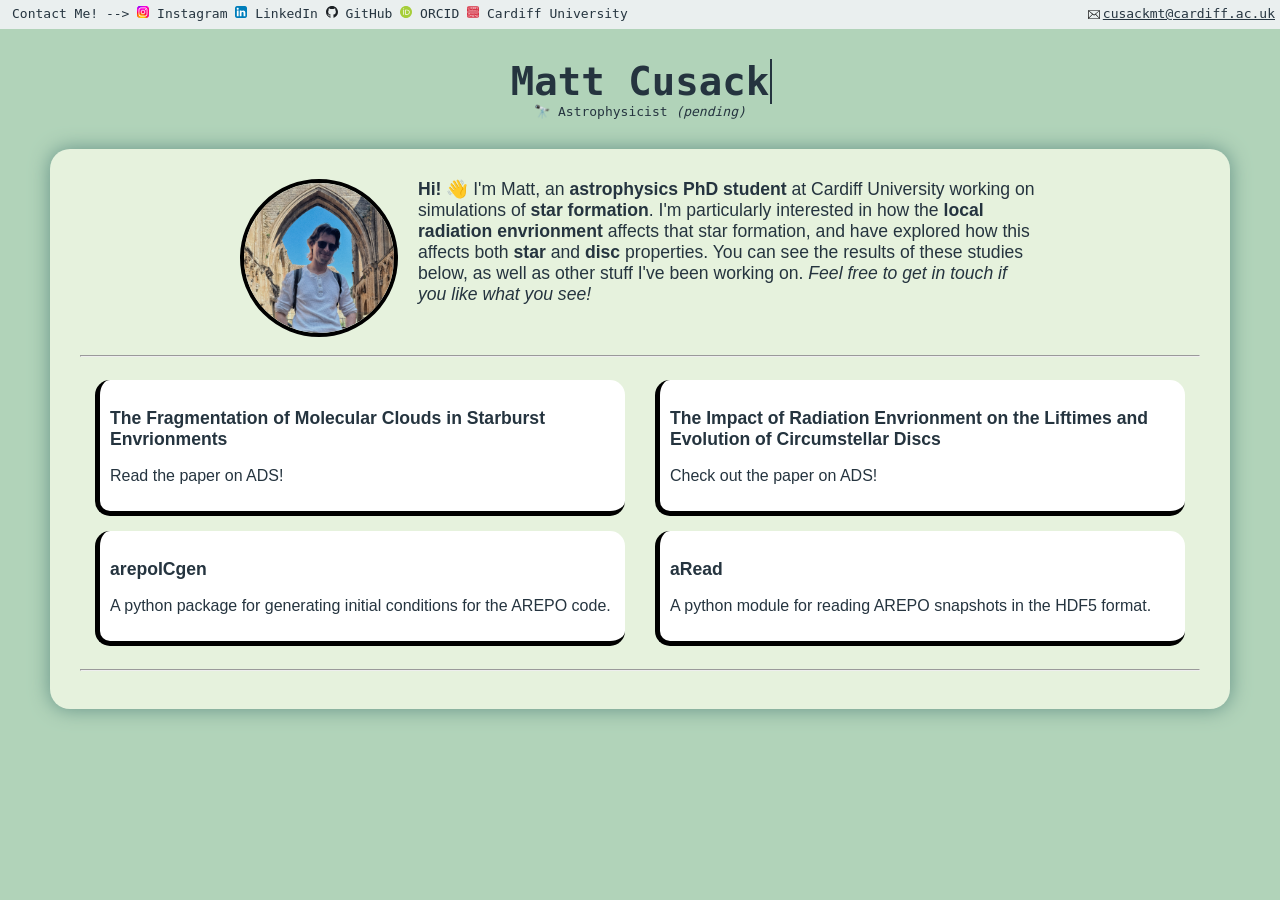
==== index.html @ d50f8d4c "Update profile picture and fix behaviour on smaller screens" ====
<!DOCTYPE html>
<html lang="en">
<link rel="stylesheet" href="style.css">
<head>
    <meta charset="UTF-8" />
    <title>Matt Cusack | Cardiff PhD Student</title>
    <meta name="viewport" content="width=device-width, initial-scale=1.0" />
</head>

<body>
    <!-- Links Container -->
    <div class ="all">
        <div class="links-container">
            <div class="links-left">
                <a>Contact Me! --></a>
                <img src="./instagramLogo.svg" class="logo">
                <a href="https://www.instagram.com/clonematthew" class="social-link">Instagram</a>
                <img src="./linkedInLogo.svg" class="logo">
                <a href="https://www.linkedin.com/in/matthewcusack/" class="social-link">LinkedIn</a>
                <img src="./githubLogo.svg" class="logo">
                <a href="https://www.github.com/clonematthew" class="social-link">GitHub</a>
                <img src="./orcidLogo.svg" class="logo">
                <a href="https://orcid.org/0009-0003-4679-3333" class="social-link">ORCID</a>
                <img src="./cardiffLogo.svg" class="logo">
                <a href="https://profiles.cardiff.ac.uk/staff/cusackmt" class="social-link">Cardiff University</a>
            </div>
            <div class="links-right">
                <img src="./email.svg" class="logo">
                <a href="cusackmt@cardiff.ac.uk" class="email">cusackmt@cardiff.ac.uk</a>
            </div>
        </div>

        <!-- Background Image for the Website -->
        <div class="background-wrapper"></div>

        <!-- Name Title -->
        <div class="main-content">
            <div class="fullname-container">
                <div class="fullname">
                    <h1 class="typewriter">Matt Cusack</h1>
                    <p>🔭 Astrophysicist <i>(pending)</i></p>
                </div>
            </div>

            <!-- Main Container -->
            <div class="content-container">
                <div class="container">
                    <!-- Biography Section -->
                    <div class="bio-container">
                        <div class="bio">
                            <img src="./me.jpg" class="profile-picture">
                            <p> <b>Hi!</b> 👋 I'm Matt, an <b>astrophysics PhD student</b> at Cardiff University working on simulations of <b>star formation</b>.

                                I'm particularly interested in how the <b>local radiation envrionment</b> affects that star formation, and have explored how this affects both <b>star</b> and <b>disc</b> properties.

                                You can see the results of these studies below, as well as other stuff I've been working on. <i>Feel free to get in touch if you like what you see!</i>
                            </p>
                        </div>
                    </div>

                    <hr />

                    <!-- Links Section -->
                    <div class="items-container">
                        <div class="left-hand-items">
                            <div class="outer-item" id="stardust">
                                <a class="inner-item" href="https://ui.adsabs.harvard.edu/abs/2025MNRAS.536.3518C/abstract">
                                    <h3>The Fragmentation of Molecular Clouds in Starburst Envrionments</h3>
                                    <p>Read the paper on ADS!</p>
                                </a>
                            </div>

                            <div class="outer-item">
                                <a class="inner-item" href="https://www.github.com/clonematthew/arepoICgen">
                                    <h3>arepoICgen</h3>
                                    <p>A python package for generating initial conditions for the AREPO code.</p>
                                </a>
                            </div>
                        </div>

                        <div class="right-hand-items">
                            <div class="outer-item" id="starswirl">
                                <a class="inner-item" href="https://ui.adsabs.harvard.edu/abs/2026MNRAS.549ag880C/abstract">
                                    <h3>The Impact of Radiation Envrionment on the Liftimes and Evolution of Circumstellar Discs</h3>
                                    <p>Check out the paper on ADS!</p>
                                </a>
                            </div>

                            <div class="outer-item">
                                <a class="inner-item" href="https://www.github.com/clonematthew/aRead">
                                    <h3>aRead</h3>
                                    <p>A python module for reading AREPO snapshots in the HDF5 format.</p>
                                </a>
                            </div>
                        </div>
                    </div>

                    <hr />
                </div>
            </div>
        </div>
    </div>
</body>
---- style.css ----
:root {
    --text-colour: #25343F;
    --container-bg: #E6F2DD;
    --body-bg: #B1D3B9;
    --shadow-colour: #659287;
    --card-bg: #EAEFEF;
}

body {
    font-family: sans-serif;
    display: flex;
    justify-content: center;
    align-items: center;
    margin: 0;
    background-color: var(--body-bg);
    color: var(--text-colour);
}

.all {
    display: column;
    padding: 0;
    margin: 0;
    width: 100%;
}

.links-container {
    position: sticky;
    top: 0;
    left: 0;
    width: 100%;
    z-index: 1;
    background: var(--card-bg);
    color: var(--text-color);
    font-size: 1em;
    padding: 6px calc(12px + env(safe-area-inset-right)) 6px 12px;
    text-align: left;
    box-shadow: 0 2px 4px var(--shadow-color);
    box-sizing: border-box;
    font-family: monospace;
    display: flex;
    flex-direction: row;
    align-items: flex-start;
    margin: 0;
}

.logo {
    max-width: 12px;
    aspect-ratio: 1/1;
    border-radius: 2px;
    padding: 0;
}

.social-link {
    text-decoration: none;
    color: var(--text-color);
}

.social-link:hover {
    text-decoration: underline;
}

.links-left {
    flex: 1;
}

.links-right {
    flex: 0.1;
    display: inline-flex;
}

.email {
    text-decoration: underline;
    color: var(--text-colour);
    margin-left: 3px;
    margin-right: 5px;
    margin-bottom: 2px;
}

.main-content {
    width: 100%;
}

.content-container {
    display: flex;
    align-items: center;
    justify-content: center;
}
.fullname-container {
    display: flex;
    align-items: center;
    justify-content: center;
    padding: 0;
    margin: 0;
}

.fullname {
    padding-top: 30px;
    padding-bottom: 20px;
    position: flex;
    text-align: center;
    font-family: monospace;
}

.typewriter {
    padding: 0;
    margin: 0;
    font-size: 3em;
    font-family: monospace;
    overflow: hidden;
    white-space: nowrap;
    border-right: 2px solid;
    width: 0;
    animation:
        typing 2s steps(11) forwards,
        blink 1s step-end infinite;
}

@keyframes typing {
  to { width: 100%; }
}

@keyframes blink {
  50% { border-color: transparent; }
}

.fullname p {
    font-size: 1em;
    padding: 0;
    margin: 0;
}

.container {
    max-width: 1300px;
    position: relative;
    margin: 10px 50px 10px 50px;
    padding: 30px 30px 30px 30px;
    border-radius: 20px;
    box-shadow: 0 0 20px var(--shadow-colour);
    background: var(--container-bg);
}

.profile-picture {
    width: 50%;
    max-width: 20vw;
    aspect-ratio: 1 / 1;
    border-radius: 50%;
    float: left;
    margin-right: 10px;
    margin-bottom: 0px;
    object-fit: cover;
    object-position: top;
    border: 4px solid black;
}

@media (min-width: 500px) {
    .profile-picture {
        max-width: 150px;
        margin-right: 20px;
        margin-bottom: 10px;
    }
}

.bio-container {
    width: 100%;
    display: flex;
    justify-content: center;
    align-items: center;
}

.bio p {
    max-width: 800px;
    font-size: 1.1em;
    margin: 0;
}

.items-container {
    display: column;
    max-width: 1300px;
}


@media (min-width: 800px) {
    .items-container {
    display: flex;
    flex-direction: row;
    align-items: flex-start;
    }

    .left-hand-items {
        flex: 1;
    }

    .right-hand-items {
        flex: 1;
    }
}

.outer-item {
    padding: 10px;
    margin: 15px;
    border-left: 5px solid black;
    border-bottom: 5px solid black;
    border-radius: 15px;
    background-color: white;
}

.outer-item:hover {
    transition: all 0.25s linear;
    box-shadow: 0 8px 12px var(--shadow-color);
}

.items-container h3 {
    font-size: 1.1em;
}

.items-container p {
    font-size: 1em;
}

.inner-item {
    text-decoration: none;
    color: var(--text-colour);
}

#stardust:hover {
    background-image: url("./prettyImagesHorizontal.png");
    opacity: 0.75;
    transition: all 0.25s linear ease;
    background-size: cover;
    color: white;
}

#stardust:hover a {
    color: white;
}

#starswirl:hover {
    background-image: url("./discImagePanel.png");
    opacity: 0.75;
    transition: all 0.25s linear ease;
    background-size: cover;
    color: white;
}

#starswirl:hover a {
    color: white;
}
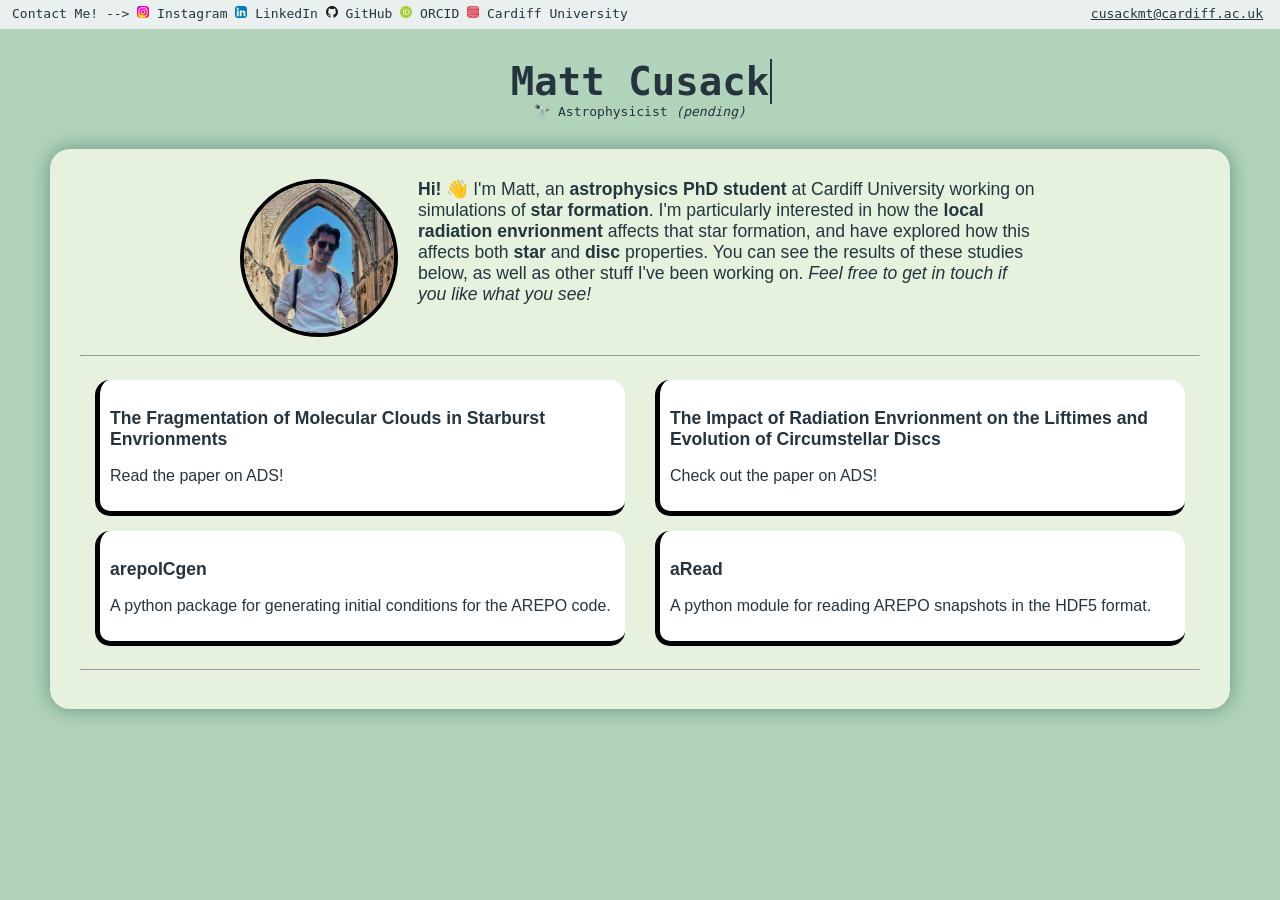
==== commit 1573d136: "Adjustments to Logos on small screens" ====
--- a/index.html
+++ b/index.html
@@ -12,20 +12,23 @@
     <div class ="all">
         <div class="links-container">
             <div class="links-left">
-                <a>Contact Me! --></a>
-                <img src="./instagramLogo.svg" class="logo">
+                <a class="contact">Contact Me! --></a>
+                <a href="https://www.instagram.com/clonematthew"><img src="./instagramLogo.svg" class="logo"></a>
                 <a href="https://www.instagram.com/clonematthew" class="social-link">Instagram</a>
-                <img src="./linkedInLogo.svg" class="logo">
+
+                <a href="https://www.linkedin.com/in/matthewcusack/"><img src="./linkedInLogo.svg" class="logo"></a>
                 <a href="https://www.linkedin.com/in/matthewcusack/" class="social-link">LinkedIn</a>
-                <img src="./githubLogo.svg" class="logo">
+
+                <a href="https://www.github.com/clonematthew"><img src="./githubLogo.svg" class="logo"></a>
                 <a href="https://www.github.com/clonematthew" class="social-link">GitHub</a>
-                <img src="./orcidLogo.svg" class="logo">
+
+                <a href="https://orcid.org/0009-0003-4679-3333"><img src="./orcidLogo.svg" class="logo"></a>
                 <a href="https://orcid.org/0009-0003-4679-3333" class="social-link">ORCID</a>
-                <img src="./cardiffLogo.svg" class="logo">
+
+                <a href="https://profiles.cardiff.ac.uk/staff/cusackmt"><img src="./cardiffLogo.svg" class="logo"></a>
                 <a href="https://profiles.cardiff.ac.uk/staff/cusackmt" class="social-link">Cardiff University</a>
             </div>
             <div class="links-right">
-                <img src="./email.svg" class="logo">
                 <a href="cusackmt@cardiff.ac.uk" class="email">cusackmt@cardiff.ac.uk</a>
             </div>
         </div>
--- a/style.css
+++ b/style.css
@@ -43,37 +43,65 @@
     margin: 0;
 }
 
+.email {
+    display: none;
+    margin: 0;
+}
+
+.social-link {
+    display: none;
+}
+
 .logo {
-    max-width: 12px;
+    max-width: 20px;
     aspect-ratio: 1/1;
-    border-radius: 2px;
-    padding: 0;
-}
-
-.social-link {
-    text-decoration: none;
-    color: var(--text-color);
-}
-
-.social-link:hover {
-    text-decoration: underline;
+    border-radius: 3px;
+    padding: 0px;
+    margin: 0;
+}
+
+.contact {
+    position: relative;
+}
+
+@media (min-width: 820px) {
+    .social-link {
+        display: inline-flex;
+        text-decoration: none;
+        color: var(--text-color);
+    }
+
+    .social-link:hover {
+        text-decoration: underline;
+    }
+
+    .logo {
+        max-width: 12px;
+    }
+}
+
+@media (min-width: 480px) {
+    .email {
+        display: inline-flex;
+        text-decoration: underline;
+        color: var(--text-colour);
+        margin-left: 3px;
+        margin-right: 5px;
+        margin-bottom: 2px;
+    }
 }
 
 .links-left {
     flex: 1;
+    margin: 0;
+    padding: 0;
 }
 
 .links-right {
     flex: 0.1;
     display: inline-flex;
-}
-
-.email {
-    text-decoration: underline;
-    color: var(--text-colour);
-    margin-left: 3px;
-    margin-right: 5px;
-    margin-bottom: 2px;
+    margin: 0;
+    padding: 0;
 }
 
 .main-content {
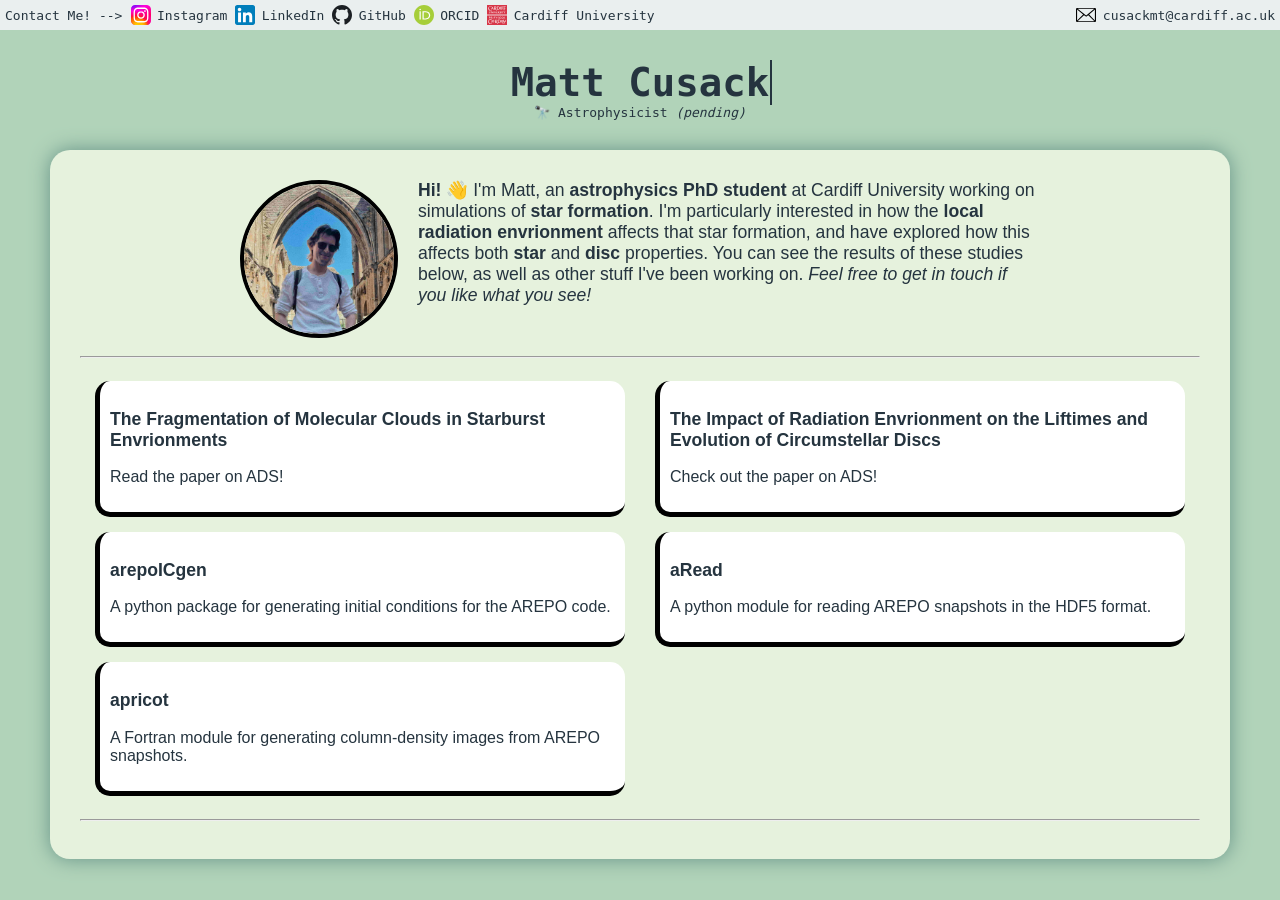
==== commit 9885a421: "Links Container Fix Adjust how links and email appear on smaller screens. Text is not vertically ali" ====
--- a/index.html
+++ b/index.html
@@ -8,28 +8,43 @@
 </head>
 
 <body>
-    <!-- Links Container -->
     <div class ="all">
+        <!-- Links Container, sticky at the top of the page, changes based on screen width -->
         <div class="links-container">
             <div class="links-left">
-                <a class="contact">Contact Me! --></a>
-                <a href="https://www.instagram.com/clonematthew"><img src="./instagramLogo.svg" class="logo"></a>
-                <a href="https://www.instagram.com/clonematthew" class="social-link">Instagram</a>
+                <p class="contact">Contact Me! --></p>
+                <div class="logos">
+                    <a href="https://www.instagram.com/clonematthew" class="social-link">
+                        <img src="./instagramLogo.svg" class="logo">
+                        <span>Instagram</span>
+                    </a>
 
-                <a href="https://www.linkedin.com/in/matthewcusack/"><img src="./linkedInLogo.svg" class="logo"></a>
-                <a href="https://www.linkedin.com/in/matthewcusack/" class="social-link">LinkedIn</a>
+                    <a href="https://www.linkedin.com/in/matthewcusack/" class="social-link">
+                        <img src="./linkedInLogo.svg" class="logo">
+                        <span>LinkedIn</span>
+                    </a>
 
-                <a href="https://www.github.com/clonematthew"><img src="./githubLogo.svg" class="logo"></a>
-                <a href="https://www.github.com/clonematthew" class="social-link">GitHub</a>
+                    <a href="https://www.github.com/clonematthew" class="social-link">
+                        <img src="./githubLogo.svg" class="logo">
+                        <span>GitHub</span>
+                    </a>
 
-                <a href="https://orcid.org/0009-0003-4679-3333"><img src="./orcidLogo.svg" class="logo"></a>
-                <a href="https://orcid.org/0009-0003-4679-3333" class="social-link">ORCID</a>
+                    <a href="https://orcid.org/0009-0003-4679-3333" class="social-link">
+                        <img src="./orcidLogo.svg" class="logo">
+                        <span>ORCID</span>
+                    </a>
 
-                <a href="https://profiles.cardiff.ac.uk/staff/cusackmt"><img src="./cardiffLogo.svg" class="logo"></a>
-                <a href="https://profiles.cardiff.ac.uk/staff/cusackmt" class="social-link">Cardiff University</a>
+                    <a href="https://profiles.cardiff.ac.uk/staff/cusackmt" class="social-link">
+                        <img src="./cardiffLogo.svg" class="logo">
+                        <span>Cardiff University</span>
+                    </a>
+                </div>
             </div>
             <div class="links-right">
-                <a href="cusackmt@cardiff.ac.uk" class="email">cusackmt@cardiff.ac.uk</a>
+                <a href="mailto:cusackmt@cardiff.ac.uk" class="email">
+                    <img src="./email.svg" class="logo">
+                    <span>cusackmt@cardiff.ac.uk</span>
+                </a>
             </div>
         </div>
 
@@ -63,38 +78,45 @@
 
                     <hr />
 
-                    <!-- Links Section -->
+                    <!-- Links Section, contains two columns of block links, shrinks to one column on smaller screens -->
                     <div class="items-container">
                         <div class="left-hand-items">
-                            <div class="outer-item" id="stardust">
-                                <a class="inner-item" href="https://ui.adsabs.harvard.edu/abs/2025MNRAS.536.3518C/abstract">
+                            <a class="inner-item" href="https://ui.adsabs.harvard.edu/abs/2025MNRAS.536.3518C/abstract">
+                                <div class="outer-item" id="stardust">
                                     <h3>The Fragmentation of Molecular Clouds in Starburst Envrionments</h3>
                                     <p>Read the paper on ADS!</p>
-                                </a>
-                            </div>
+                                </div>
+                            </a>
 
-                            <div class="outer-item">
-                                <a class="inner-item" href="https://www.github.com/clonematthew/arepoICgen">
+                            <a class="inner-item" href="https://www.github.com/clonematthew/arepoICgen">
+                                <div class="outer-item">
                                     <h3>arepoICgen</h3>
                                     <p>A python package for generating initial conditions for the AREPO code.</p>
-                                </a>
-                            </div>
+                                </div>
+                            </a>
+
+                            <a class="inner-item" href="https://www.github.com/clonematthew/apricot">
+                                <div class="outer-item">
+                                    <h3>apricot</h3>   
+                                    <p>A Fortran module for generating column-density images from AREPO snapshots.</p>
+                                </div>
+                            </a>
                         </div>
 
                         <div class="right-hand-items">
-                            <div class="outer-item" id="starswirl">
-                                <a class="inner-item" href="https://ui.adsabs.harvard.edu/abs/2026MNRAS.549ag880C/abstract">
+                            <a class="inner-item" href="https://ui.adsabs.harvard.edu/abs/2026MNRAS.549ag880C/abstract">
+                                <div class="outer-item" id="starswirl">
                                     <h3>The Impact of Radiation Envrionment on the Liftimes and Evolution of Circumstellar Discs</h3>
-                                    <p>Check out the paper on ADS!</p>
-                                </a>
-                            </div>
+                                    <p>Check out the paper on ADS!</p> 
+                                </div>
+                            </a>
 
-                            <div class="outer-item">
-                                <a class="inner-item" href="https://www.github.com/clonematthew/aRead">
+                            <a class="inner-item" href="https://www.github.com/clonematthew/aRead">
+                                <div class="outer-item">
                                     <h3>aRead</h3>
                                     <p>A python module for reading AREPO snapshots in the HDF5 format.</p>
-                                </a>
-                            </div>
+                                </div>
+                            </a>
                         </div>
                     </div>
 
--- a/style.css
+++ b/style.css
@@ -26,82 +26,100 @@
 .links-container {
     position: sticky;
     top: 0;
-    left: 0;
-    width: 100%;
     z-index: 1;
+
+    display: flex;
+    justify-content: space-between;
+    align-items: center;
+
+    width: 100%;
     background: var(--card-bg);
-    color: var(--text-color);
-    font-size: 1em;
-    padding: 6px calc(12px + env(safe-area-inset-right)) 6px 12px;
-    text-align: left;
-    box-shadow: 0 2px 4px var(--shadow-color);
-    box-sizing: border-box;
+    color: var(--text-colour);
     font-family: monospace;
-    display: flex;
-    flex-direction: row;
-    align-items: flex-start;
-    margin: 0;
+}
+
+.links-left {
+    display: flex;
+    align-items: center;
+    gap: 0.2rem;
+    flex: 1;
+    min-width: 0;
+    padding: 2px 0 2px 0;
+}
+
+.links-right {
+    margin-left: auto;
+    padding: 5px;
+    flex-shrink: 0;
+}
+
+.links-container a {
+    text-decoration: none;
+    color: var(--text-colour);
+}
+
+.contact {
+    width: fit-content;
+    margin: 0;
+    padding: 5px;
+    text-wrap: nowrap;
+    display: inline-block;
+}
+
+.logos {
+    display: flex;
+    align-items: center;
+    gap: 0.5rem;
+    flex-wrap: nowrap;
+    white-space: nowrap;
+}
+
+.logo {
+    width: 20px;
+    height: 20px;
+    object-fit: contain;
+    flex-shrink: 0;
+    padding: 0;
+}
+
+.social-link {
+    display: flex;
+    align-items: center;
+    gap: 0.4rem;
+    text-decoration: none;
+    white-space: nowrap;
+    flex-shrink: 0;
+}
+
+.social-link span:hover {
+    text-decoration: underline;
 }
 
 .email {
-    display: none;
-    margin: 0;
-}
-
-.social-link {
-    display: none;
-}
-
-.logo {
-    max-width: 20px;
-    aspect-ratio: 1/1;
-    border-radius: 3px;
-    padding: 0px;
-    margin: 0;
-}
-
-.contact {
-    position: relative;
-}
-
-@media (min-width: 820px) {
+    display: flex;
+    align-items: center;
+    gap: 0.4rem;
+    text-decoration: none;
+    white-space: nowrap;
+    flex-shrink: 0;   
+}
+
+/* Remove the link text on smaller screens */
+@media (max-width: 900px) {
+    .social-link span {
+        display: none;
+    }
+
     .social-link {
-        display: inline-flex;
-        text-decoration: none;
-        color: var(--text-color);
-    }
-
-    .social-link:hover {
-        text-decoration: underline;
-    }
-
-    .logo {
-        max-width: 12px;
-    }
-}
-
-@media (min-width: 480px) {
-    .email {
-        display: inline-flex;
-        text-decoration: underline;
-        color: var(--text-colour);
-        margin-left: 3px;
-        margin-right: 5px;
-        margin-bottom: 2px;
-    }
-}
-
-.links-left {
-    flex: 1;
-    margin: 0;
-    padding: 0;
-}
-
-.links-right {
-    flex: 0.1;
-    display: inline-flex;
-    margin: 0;
-    padding: 0;
+        gap: 0;
+    }
+}
+
+/* Now remove the e-mail text on phones */
+@media (max-width: 500px) {
+    .links-right span {
+        display: none;
+    }
 }
 
 .main-content {
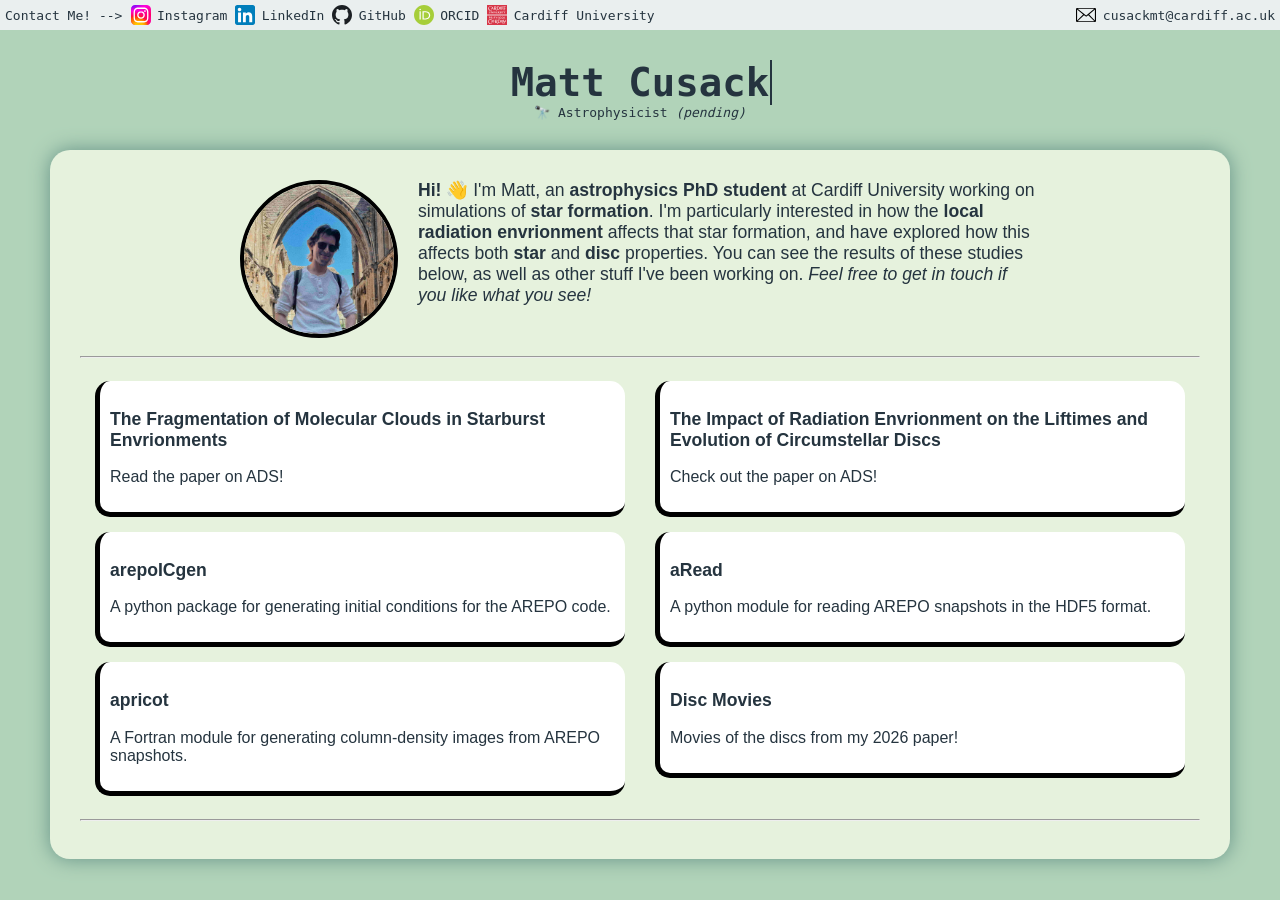
==== commit 62a01ccd: "Adding Disc Movies Page Added a new page that includes the movies from my disc paper. Also updated t" ====
--- a/index.html
+++ b/index.html
@@ -5,6 +5,7 @@
     <meta charset="UTF-8" />
     <title>Matt Cusack | Cardiff PhD Student</title>
     <meta name="viewport" content="width=device-width, initial-scale=1.0" />
+    <link rel="icon" type="image/x-icon" href="images/sparkle.png">
 </head>
 
 <body>
@@ -15,34 +16,34 @@
                 <p class="contact">Contact Me! --></p>
                 <div class="logos">
                     <a href="https://www.instagram.com/clonematthew" class="social-link">
-                        <img src="./instagramLogo.svg" class="logo">
+                        <img src="./logos/instagramLogo.svg" class="logo">
                         <span>Instagram</span>
                     </a>
 
                     <a href="https://www.linkedin.com/in/matthewcusack/" class="social-link">
-                        <img src="./linkedInLogo.svg" class="logo">
+                        <img src="./logos/linkedInLogo.svg" class="logo">
                         <span>LinkedIn</span>
                     </a>
 
                     <a href="https://www.github.com/clonematthew" class="social-link">
-                        <img src="./githubLogo.svg" class="logo">
+                        <img src="./logos/githubLogo.svg" class="logo">
                         <span>GitHub</span>
                     </a>
 
                     <a href="https://orcid.org/0009-0003-4679-3333" class="social-link">
-                        <img src="./orcidLogo.svg" class="logo">
+                        <img src="./logos/orcidLogo.svg" class="logo">
                         <span>ORCID</span>
                     </a>
 
                     <a href="https://profiles.cardiff.ac.uk/staff/cusackmt" class="social-link">
-                        <img src="./cardiffLogo.svg" class="logo">
+                        <img src="./logos/cardiffLogo.svg" class="logo">
                         <span>Cardiff University</span>
                     </a>
                 </div>
             </div>
             <div class="links-right">
                 <a href="mailto:cusackmt@cardiff.ac.uk" class="email">
-                    <img src="./email.svg" class="logo">
+                    <img src="./logos/email.svg" class="logo">
                     <span>cusackmt@cardiff.ac.uk</span>
                 </a>
             </div>
@@ -66,7 +67,7 @@
                     <!-- Biography Section -->
                     <div class="bio-container">
                         <div class="bio">
-                            <img src="./me.jpg" class="profile-picture">
+                            <img src="./images/me.jpg" class="profile-picture">
                             <p> <b>Hi!</b> 👋 I'm Matt, an <b>astrophysics PhD student</b> at Cardiff University working on simulations of <b>star formation</b>.
 
                                 I'm particularly interested in how the <b>local radiation envrionment</b> affects that star formation, and have explored how this affects both <b>star</b> and <b>disc</b> properties.
@@ -89,14 +90,14 @@
                             </a>
 
                             <a class="inner-item" href="https://www.github.com/clonematthew/arepoICgen">
-                                <div class="outer-item">
+                                <div class="outer-item" id="arepoICgen">
                                     <h3>arepoICgen</h3>
                                     <p>A python package for generating initial conditions for the AREPO code.</p>
                                 </div>
                             </a>
 
                             <a class="inner-item" href="https://www.github.com/clonematthew/apricot">
-                                <div class="outer-item">
+                                <div class="outer-item" id="apricot">
                                     <h3>apricot</h3>   
                                     <p>A Fortran module for generating column-density images from AREPO snapshots.</p>
                                 </div>
@@ -112,9 +113,16 @@
                             </a>
 
                             <a class="inner-item" href="https://www.github.com/clonematthew/aRead">
-                                <div class="outer-item">
+                                <div class="outer-item" id="aRead">
                                     <h3>aRead</h3>
                                     <p>A python module for reading AREPO snapshots in the HDF5 format.</p>
+                                </div>
+                            </a>
+
+                            <a class="inner-item" href="movies.html">
+                                <div class="outer-item" id="movies">
+                                    <h3>Disc Movies</h3>
+                                    <p>Movies of the discs from my 2026 paper!</p>
                                 </div>
                             </a>
                         </div>
@@ -125,4 +133,5 @@
             </div>
         </div>
     </div>
-</body>+</body>
+</html>
--- a/style.css
+++ b/style.css
@@ -113,12 +113,41 @@
     .social-link {
         gap: 0;
     }
+
+    .logo {
+        width: 30px;
+        height: 30px;
+    }
+
+    .contact {
+        font-size: 1.25em;
+    }
+
+    .email {
+        font-size: 1.25em;
+    }
 }
 
 /* Now remove the e-mail text on phones */
-@media (max-width: 500px) {
+@media (max-width: 610px) {
     .links-right span {
         display: none;
+    }
+
+    .logo {
+        width: 40px;
+        height: 40px;
+    }
+}
+
+/* Remove contact text on smallest screens */
+@media (max-width: 450px) {
+    .contact {
+        display: none;
+    }
+
+    .links-left {
+        padding-left: 5px;
     }
 }
 
@@ -147,15 +176,18 @@
     font-family: monospace;
 }
 
-.typewriter {
-    padding: 0;
-    margin: 0;
-    font-size: 3em;
+.fullname h1 {
+    padding: 0;
+    margin: 0;
     font-family: monospace;
     overflow: hidden;
     white-space: nowrap;
+    font-size: 3em; 
+}
+
+.typewriter {
+    width: 0;
     border-right: 2px solid;
-    width: 0;
     animation:
         typing 2s steps(11) forwards,
         blink 1s step-end infinite;
@@ -224,12 +256,19 @@
     max-width: 1300px;
 }
 
+.disc-video {
+    border-radius: 25px;
+    width: 70vw;
+    height: 70vw;
+    overflow: hidden;
+    padding: 5px;
+}
 
 @media (min-width: 800px) {
     .items-container {
-    display: flex;
-    flex-direction: row;
-    align-items: flex-start;
+        display: flex;
+        flex-direction: row;
+        align-items: flex-start;
     }
 
     .left-hand-items {
@@ -238,6 +277,11 @@
 
     .right-hand-items {
         flex: 1;
+    }
+
+    .disc-video {
+        width: 35vw;
+        height: 35vw;
     }
 }
 
@@ -250,11 +294,6 @@
     background-color: white;
 }
 
-.outer-item:hover {
-    transition: all 0.25s linear;
-    box-shadow: 0 8px 12px var(--shadow-color);
-}
-
 .items-container h3 {
     font-size: 1.1em;
 }
@@ -268,26 +307,56 @@
     color: var(--text-colour);
 }
 
-#stardust:hover {
-    background-image: url("./prettyImagesHorizontal.png");
+.outer-item:hover {
     opacity: 0.75;
     transition: all 0.25s linear ease;
+    color: white; 
     background-size: cover;
-    color: white;
-}
-
-#stardust:hover a {
-    color: white;
+}
+
+#return:hover {
+    color: var(--text-colour);
+    opacity: 1;
+}
+
+
+#stardust:hover {
+    background-image: url("./images/prettyImagesHorizontal.png");
 }
 
 #starswirl:hover {
-    background-image: url("./discImagePanel.png");
-    opacity: 0.75;
-    transition: all 0.25s linear ease;
-    background-size: cover;
-    color: white;
-}
-
-#starswirl:hover a {
-    color: white;
+    background-image: url("./images/discImagePanel.png");
+}
+
+#arepoICgen:hover {
+    background-image: url("./images/arepoICgenCode.png");
+}
+
+#apricot:hover {
+    background-image: url("./images/apricotExample.png");
+}
+
+#aRead:hover {
+    background-image: url("./images/aReadCode.png");
+}
+
+#movies:hover {
+    background-image: url("./movies/disc.gif");
+}
+
+.video-item {
+    padding: 10px;
+    margin: 15px;
+    border-left: 5px solid black;
+    border-bottom: 5px solid black;
+    border-radius: 15px;
+    background-color: white;
+}
+
+.video-item h3 {
+    font-size: 1.1em;
+    color: var(--text-colour);
+    text-align: center;
+    margin-bottom: 5px;
+    text-decoration: underline;
 }
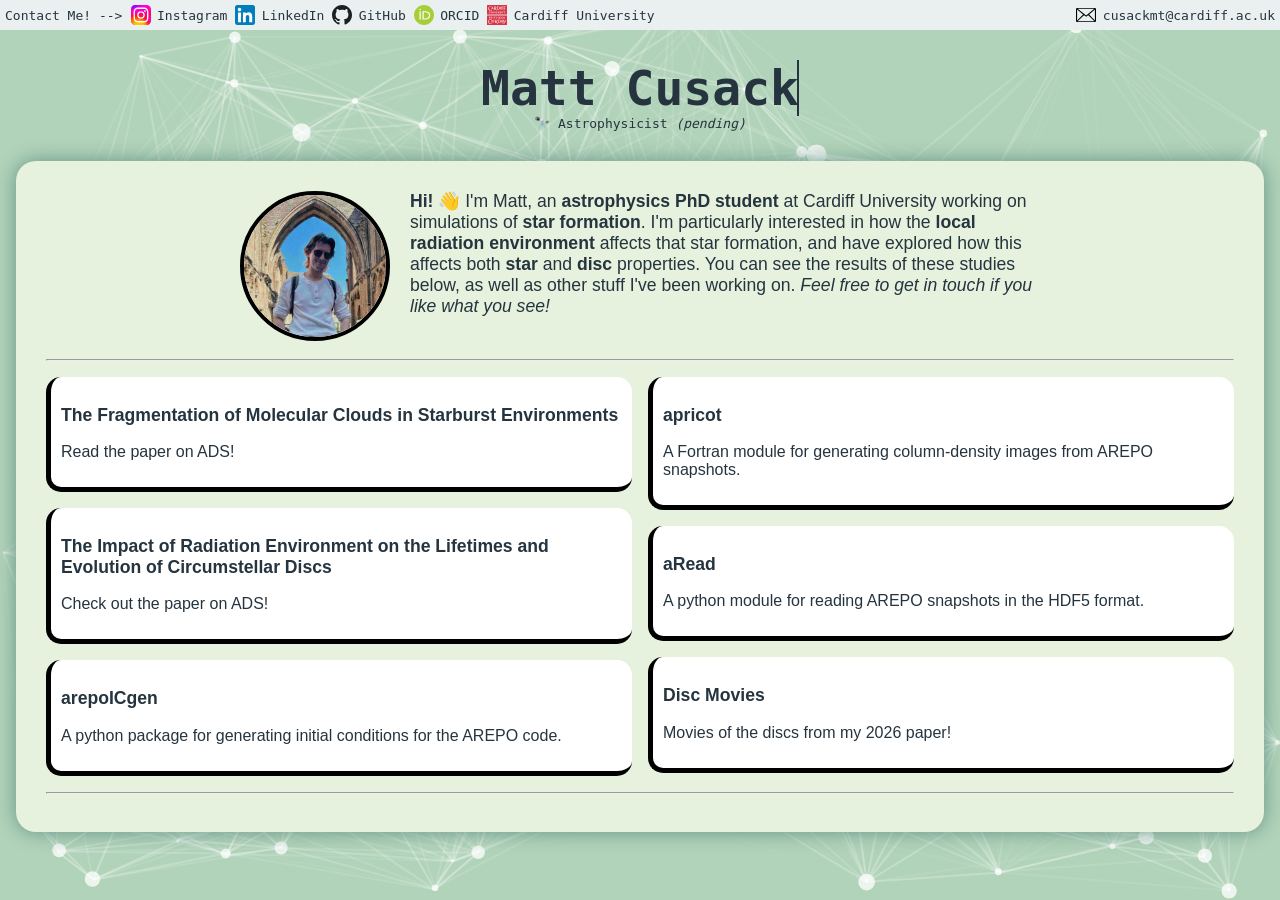
==== commit ee9181ca: "Complete css re-write and restructuring" ====
--- a/index.html
+++ b/index.html
@@ -1,53 +1,25 @@
 <!DOCTYPE html>
-<html lang="en">
-<link rel="stylesheet" href="style.css">
+<html lang="en-gb">
+
 <head>
-    <meta charset="UTF-8" />
+    <meta charset="UTF-8">
+    <meta name="viewport" content="width=device-width, initial-scale=1.0">
+
     <title>Matt Cusack | Cardiff PhD Student</title>
-    <meta name="viewport" content="width=device-width, initial-scale=1.0" />
+
+    <link rel="stylesheet" href="style.css">
     <link rel="icon" type="image/x-icon" href="images/sparkle.png">
+
+    <script src="scripts/particles.js" defer></script>
+    <script src="scripts/app.js" defer></script>
 </head>
 
 <body>
-    <div class ="all">
-        <!-- Links Container, sticky at the top of the page, changes based on screen width -->
-        <div class="links-container">
-            <div class="links-left">
-                <p class="contact">Contact Me! --></p>
-                <div class="logos">
-                    <a href="https://www.instagram.com/clonematthew" class="social-link">
-                        <img src="./logos/instagramLogo.svg" class="logo">
-                        <span>Instagram</span>
-                    </a>
+    <div id="particles-js"></div>
 
-                    <a href="https://www.linkedin.com/in/matthewcusack/" class="social-link">
-                        <img src="./logos/linkedInLogo.svg" class="logo">
-                        <span>LinkedIn</span>
-                    </a>
-
-                    <a href="https://www.github.com/clonematthew" class="social-link">
-                        <img src="./logos/githubLogo.svg" class="logo">
-                        <span>GitHub</span>
-                    </a>
-
-                    <a href="https://orcid.org/0009-0003-4679-3333" class="social-link">
-                        <img src="./logos/orcidLogo.svg" class="logo">
-                        <span>ORCID</span>
-                    </a>
-
-                    <a href="https://profiles.cardiff.ac.uk/staff/cusackmt" class="social-link">
-                        <img src="./logos/cardiffLogo.svg" class="logo">
-                        <span>Cardiff University</span>
-                    </a>
-                </div>
-            </div>
-            <div class="links-right">
-                <a href="mailto:cusackmt@cardiff.ac.uk" class="email">
-                    <img src="./logos/email.svg" class="logo">
-                    <span>cusackmt@cardiff.ac.uk</span>
-                </a>
-            </div>
-        </div>
+    <div class="all">
+        <!-- Header, common to all pages -->
+        <div id="header"></div>
 
         <!-- Background Image for the Website -->
         <div class="background-wrapper"></div>
@@ -67,10 +39,10 @@
                     <!-- Biography Section -->
                     <div class="bio-container">
                         <div class="bio">
-                            <img src="./images/me.jpg" class="profile-picture">
+                            <img src="./images/me.jpg" class="profile-picture" alt="Image of Me!">
                             <p> <b>Hi!</b> 👋 I'm Matt, an <b>astrophysics PhD student</b> at Cardiff University working on simulations of <b>star formation</b>.
 
-                                I'm particularly interested in how the <b>local radiation envrionment</b> affects that star formation, and have explored how this affects both <b>star</b> and <b>disc</b> properties.
+                                I'm particularly interested in how the <b>local radiation environment</b> affects that star formation, and have explored how this affects both <b>star</b> and <b>disc</b> properties.
 
                                 You can see the results of these studies below, as well as other stuff I've been working on. <i>Feel free to get in touch if you like what you see!</i>
                             </p>
@@ -81,51 +53,48 @@
 
                     <!-- Links Section, contains two columns of block links, shrinks to one column on smaller screens -->
                     <div class="items-container">
-                        <div class="left-hand-items">
-                            <a class="inner-item" href="https://ui.adsabs.harvard.edu/abs/2025MNRAS.536.3518C/abstract">
-                                <div class="outer-item" id="stardust">
-                                    <h3>The Fragmentation of Molecular Clouds in Starburst Envrionments</h3>
-                                    <p>Read the paper on ADS!</p>
-                                </div>
-                            </a>
+                        <a class="inner-item" href="https://ui.adsabs.harvard.edu/abs/2025MNRAS.536.3518C/abstract">
+                            <div class="outer-item" id="stardust" >
+                                <h3>The Fragmentation of Molecular Clouds in Starburst Environments</h3>
+                                <p>Read the paper on ADS!</p>
+                            </div>
+                        </a>
 
-                            <a class="inner-item" href="https://www.github.com/clonematthew/arepoICgen">
-                                <div class="outer-item" id="arepoICgen">
-                                    <h3>arepoICgen</h3>
-                                    <p>A python package for generating initial conditions for the AREPO code.</p>
-                                </div>
-                            </a>
+                        <a class="inner-item" href="https://ui.adsabs.harvard.edu/abs/2026MNRAS.549ag880C/abstract">
+                            <div class="outer-item" id="starswirl">
+                                <h3>The Impact of Radiation Environment on the Lifetimes and Evolution of Circumstellar Discs</h3>
+                                <p>Check out the paper on ADS!</p> 
+                            </div>
+                        </a>
 
-                            <a class="inner-item" href="https://www.github.com/clonematthew/apricot">
-                                <div class="outer-item" id="apricot">
-                                    <h3>apricot</h3>   
-                                    <p>A Fortran module for generating column-density images from AREPO snapshots.</p>
-                                </div>
-                            </a>
-                        </div>
+                        <a class="inner-item" href="https://www.github.com/clonematthew/arepoICgen">
+                            <div class="outer-item" id="arepoICgen">
+                                <h3>arepoICgen</h3>
+                                <p>A python package for generating initial conditions for the AREPO code.</p>
+                            </div>
+                        </a>
 
-                        <div class="right-hand-items">
-                            <a class="inner-item" href="https://ui.adsabs.harvard.edu/abs/2026MNRAS.549ag880C/abstract">
-                                <div class="outer-item" id="starswirl">
-                                    <h3>The Impact of Radiation Envrionment on the Liftimes and Evolution of Circumstellar Discs</h3>
-                                    <p>Check out the paper on ADS!</p> 
-                                </div>
-                            </a>
+                        <a class="inner-item" href="https://www.github.com/clonematthew/apricot">
+                            <div class="outer-item" id="apricot">
+                                <h3>apricot</h3>   
+                                <p>A Fortran module for generating column-density images from AREPO snapshots.</p>
+                            </div>
+                        </a>
 
-                            <a class="inner-item" href="https://www.github.com/clonematthew/aRead">
-                                <div class="outer-item" id="aRead">
-                                    <h3>aRead</h3>
-                                    <p>A python module for reading AREPO snapshots in the HDF5 format.</p>
-                                </div>
-                            </a>
+                        <a class="inner-item" href="https://www.github.com/clonematthew/aRead">
+                            <div class="outer-item" id="aRead">
+                                <h3>aRead</h3>
+                                <p>A python module for reading AREPO snapshots in the HDF5 format.</p>
+                            </div>
+                        </a>
 
-                            <a class="inner-item" href="movies.html">
-                                <div class="outer-item" id="movies">
-                                    <h3>Disc Movies</h3>
-                                    <p>Movies of the discs from my 2026 paper!</p>
-                                </div>
-                            </a>
-                        </div>
+                        <a class="inner-item" href="movies.html">
+                            <div class="outer-item" id="movies">
+                                <h3>Disc Movies</h3>
+                                <p>Movies of the discs from my 2026 paper!</p>
+                            </div>
+                        </a>
+
                     </div>
 
                     <hr />
--- a/style.css
+++ b/style.css
@@ -1,32 +1,66 @@
+/* =========================================
+   Variables
+========================================= */
+
 :root {
+    /* Colours */
     --text-colour: #25343F;
     --container-bg: #E6F2DD;
     --body-bg: #B1D3B9;
     --shadow-colour: #659287;
     --card-bg: #EAEFEF;
+
+    /* Layout */
+    --container-width: 1300px;
+    --card-radius: 15px;
+}
+
+/* =========================================
+   Global Styles
+========================================= */
+
+* {
+    box-sizing: border-box;
 }
 
 body {
+    margin: 0;
+    min-height: 100vh;
     font-family: sans-serif;
-    display: flex;
-    justify-content: center;
-    align-items: center;
-    margin: 0;
     background-color: var(--body-bg);
     color: var(--text-colour);
 }
 
 .all {
-    display: column;
-    padding: 0;
-    margin: 0;
-    width: 100%;
-}
+    display: flex;
+    flex-direction: column;
+    min-height: 100vh;
+    width: 100%;
+    position: relative;
+    z-index: 1;
+}
+
+/* =========================================
+   Particles Background
+========================================= */
+
+#particles-js {
+    position: fixed;
+    inset: 0;
+    width: 100%;
+    height: 100%;
+    z-index: 0;
+    pointer-events: none;
+}
+
+/* =========================================
+   Navigation
+========================================= */
 
 .links-container {
     position: sticky;
     top: 0;
-    z-index: 1;
+    z-index: 10;
 
     display: flex;
     justify-content: space-between;
@@ -34,8 +68,12 @@
 
     width: 100%;
     background: var(--card-bg);
-    color: var(--text-colour);
     font-family: monospace;
+}
+
+.links-container a {
+    color: var(--text-colour);
+    text-decoration: none;
 }
 
 .links-left {
@@ -44,7 +82,7 @@
     gap: 0.2rem;
     flex: 1;
     min-width: 0;
-    padding: 2px 0 2px 0;
+    padding: 2px 0;
 }
 
 .links-right {
@@ -53,24 +91,16 @@
     flex-shrink: 0;
 }
 
-.links-container a {
-    text-decoration: none;
-    color: var(--text-colour);
-}
-
 .contact {
-    width: fit-content;
     margin: 0;
     padding: 5px;
-    text-wrap: nowrap;
-    display: inline-block;
+    white-space: nowrap;
 }
 
 .logos {
     display: flex;
     align-items: center;
     gap: 0.5rem;
-    flex-wrap: nowrap;
     white-space: nowrap;
 }
 
@@ -79,29 +109,18 @@
     height: 20px;
     object-fit: contain;
     flex-shrink: 0;
-    padding: 0;
-}
-
-.social-link {
+}
+
+.social-link, .email {
     display: flex;
     align-items: center;
     gap: 0.4rem;
-    text-decoration: none;
     white-space: nowrap;
     flex-shrink: 0;
 }
 
 .social-link span:hover {
     text-decoration: underline;
-}
-
-.email {
-    display: flex;
-    align-items: center;
-    gap: 0.4rem;
-    text-decoration: none;
-    white-space: nowrap;
-    flex-shrink: 0;   
 }
 
 /* Remove the link text on smaller screens */
@@ -119,11 +138,7 @@
         height: 30px;
     }
 
-    .contact {
-        font-size: 1.25em;
-    }
-
-    .email {
+    .contact, .email {
         font-size: 1.25em;
     }
 }
@@ -151,150 +166,141 @@
     }
 }
 
+/* =========================================
+   Name and Typewriter Animation
+========================================= */
+
 .main-content {
     width: 100%;
 }
 
-.content-container {
+.fullname-container {
     display: flex;
     align-items: center;
     justify-content: center;
 }
-.fullname-container {
-    display: flex;
-    align-items: center;
-    justify-content: center;
-    padding: 0;
-    margin: 0;
-}
 
 .fullname {
-    padding-top: 30px;
-    padding-bottom: 20px;
-    position: flex;
+    padding: 30px 10px 20px;
     text-align: center;
     font-family: monospace;
 }
 
 .fullname h1 {
-    padding: 0;
-    margin: 0;
-    font-family: monospace;
+    margin: 0;
+    font-size: clamp(2rem, 6vw, 3rem);
+}
+
+.fullname p {
+    font-size: 1em;
+    margin: 0;
+}
+
+.typewriter {
+    width: 0;
+    max-width: 100%;
     overflow: hidden;
     white-space: nowrap;
-    font-size: 3em; 
-}
-
-.typewriter {
-    width: 0;
     border-right: 2px solid;
     animation:
-        typing 2s steps(11) forwards,
+        typing 2s steps(11, end) forwards,
         blink 1s step-end infinite;
 }
 
 @keyframes typing {
-  to { width: 100%; }
+  to { width: 11ch; }
 }
 
 @keyframes blink {
   50% { border-color: transparent; }
 }
 
-.fullname p {
-    font-size: 1em;
-    padding: 0;
-    margin: 0;
+/* =========================================
+   Main Container
+========================================= */
+
+.content-container {
+    display: flex;
+    justify-content: center;
+    width: 100%;
 }
 
 .container {
-    max-width: 1300px;
-    position: relative;
-    margin: 10px 50px 10px 50px;
-    padding: 30px 30px 30px 30px;
+    width: min(100% - 2rem, var(--container-width));
+    margin: 10px auto;
+    padding: clamp(15px, 3vw, 30px);
+
     border-radius: 20px;
     box-shadow: 0 0 20px var(--shadow-colour);
     background: var(--container-bg);
 }
 
+/* =========================================
+   Bio and Profile Photo
+========================================= */
+
+.bio-container {
+    width: 100%;
+    display: flex;
+    justify-content: center;
+    align-items: center;
+}
+
 .profile-picture {
-    width: 50%;
-    max-width: 20vw;
+    width: clamp(100px, 20vw, 150px);
     aspect-ratio: 1 / 1;
+    float: left;
+    margin: 0 20px 10px 0;
+
     border-radius: 50%;
-    float: left;
-    margin-right: 10px;
-    margin-bottom: 0px;
     object-fit: cover;
     object-position: top;
     border: 4px solid black;
 }
 
-@media (min-width: 500px) {
-    .profile-picture {
-        max-width: 150px;
-        margin-right: 20px;
-        margin-bottom: 10px;
-    }
-}
-
-.bio-container {
-    width: 100%;
-    display: flex;
-    justify-content: center;
-    align-items: center;
-}
-
 .bio p {
     max-width: 800px;
     font-size: 1.1em;
     margin: 0;
 }
 
+/* =========================================
+   Cards and Grid Layout
+========================================= */
+
 .items-container {
-    display: column;
-    max-width: 1300px;
-}
-
-.disc-video {
-    border-radius: 25px;
-    width: 70vw;
-    height: 70vw;
-    overflow: hidden;
-    padding: 5px;
+    columns: 1;
+    column-gap: 16px;
+    width: 100%;
 }
 
 @media (min-width: 800px) {
     .items-container {
-        display: flex;
-        flex-direction: row;
-        align-items: flex-start;
-    }
-
-    .left-hand-items {
-        flex: 1;
-    }
-
-    .right-hand-items {
-        flex: 1;
-    }
-
-    .disc-video {
-        width: 35vw;
-        height: 35vw;
-    }
-}
-
-.outer-item {
+        columns: 2;
+    }
+}
+
+.outer-item, .video-item {
+    display: inline-block;
+    width: 100%;
+
     padding: 10px;
-    margin: 15px;
+    margin: 8px 0;
+
     border-left: 5px solid black;
     border-bottom: 5px solid black;
-    border-radius: 15px;
-    background-color: white;
-}
-
-.items-container h3 {
+    border-radius: var(--card-radius);
+    background: white;
+
+    break-inside: avoid;
+}
+
+.inner-item {
+    text-decoration: none;
+    color: var(--text-colour);
+}
+
+.items-container h3, .video-item h3 {
     font-size: 1.1em;
 }
 
@@ -302,23 +308,30 @@
     font-size: 1em;
 }
 
-.inner-item {
-    text-decoration: none;
-    color: var(--text-colour);
+/* =========================================
+   Card Hover Effects
+========================================= */
+
+.outer-item {
+    background-position: center;
+    background-size: cover;
+    background-repeat: no-repeat;
+
+    transition: 
+        opacity 0.25s ease, 
+        background-color 0.25s ease,
+        color 0.25s ease;
 }
 
 .outer-item:hover {
     opacity: 0.75;
-    transition: all 0.25s linear ease;
     color: white; 
-    background-size: cover;
 }
 
 #return:hover {
     color: var(--text-colour);
     opacity: 1;
 }
-
 
 #stardust:hover {
     background-image: url("./images/prettyImagesHorizontal.png");
@@ -344,19 +357,21 @@
     background-image: url("./movies/disc.gif");
 }
 
-.video-item {
-    padding: 10px;
-    margin: 15px;
-    border-left: 5px solid black;
-    border-bottom: 5px solid black;
-    border-radius: 15px;
-    background-color: white;
-}
+/* =========================================
+   Disc Videos
+========================================= */
 
 .video-item h3 {
-    font-size: 1.1em;
     color: var(--text-colour);
     text-align: center;
     margin-bottom: 5px;
     text-decoration: underline;
+}
+
+.disc-video {
+    display: block;
+    width: 100%;
+    height: auto;
+    border-radius: var(--card-radius);
+    aspect-ratio: 1;
 }
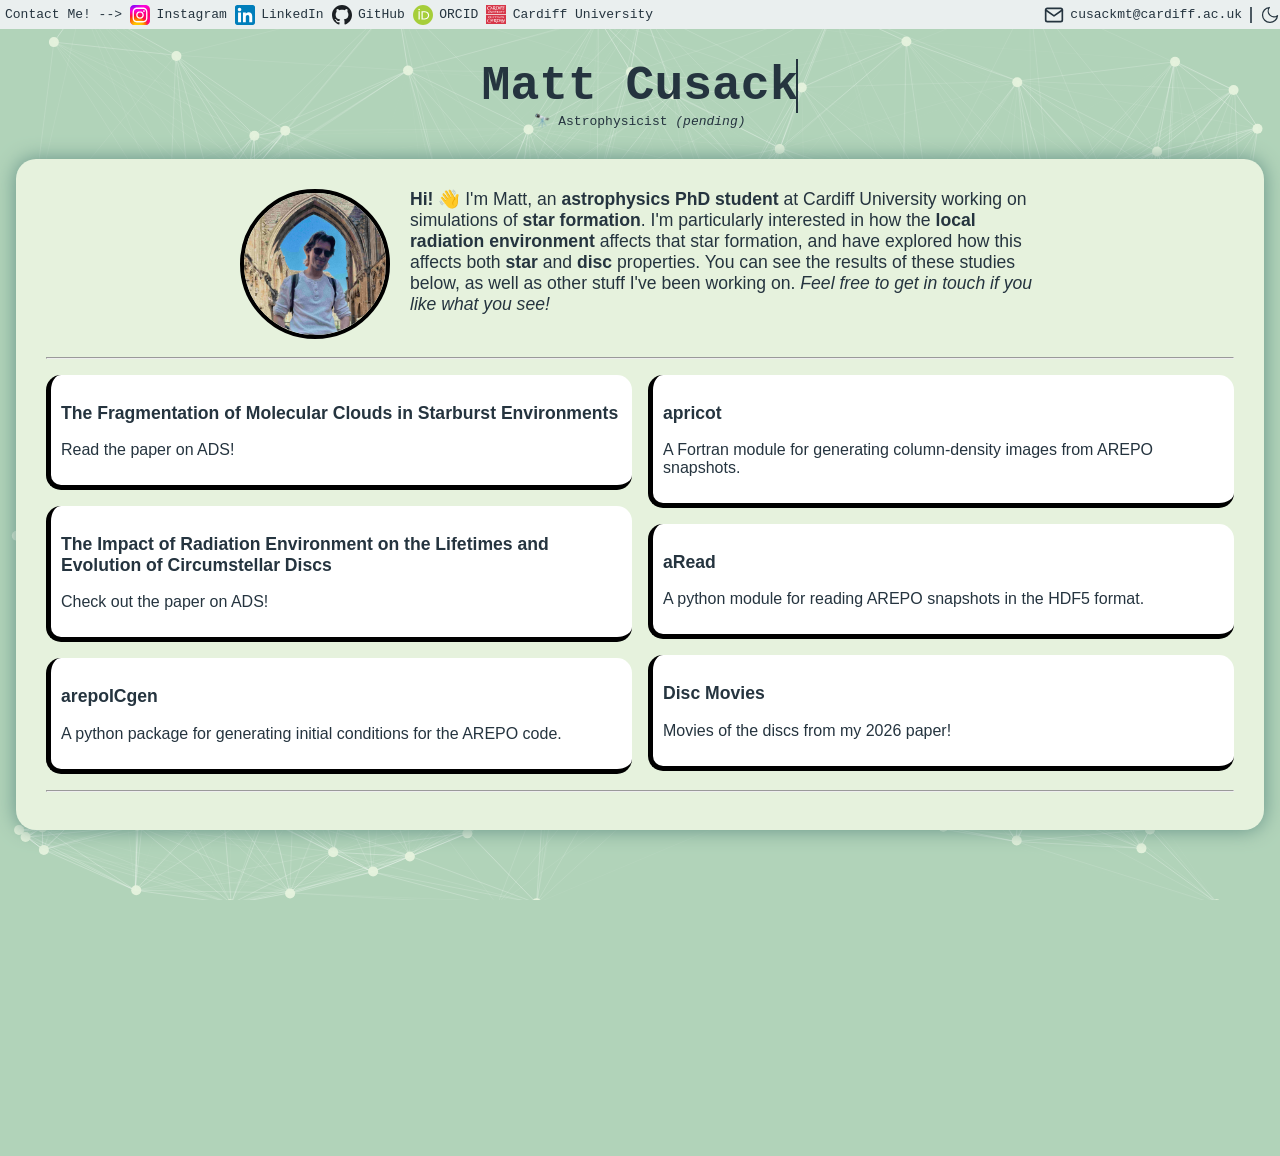
==== commit af1d1955: "Add dark mode functionality" ====
--- a/index.html
+++ b/index.html
@@ -11,6 +11,7 @@
     <link rel="icon" type="image/x-icon" href="images/sparkle.png">
 
     <script src="scripts/particles.js" defer></script>
+    <script src="scripts/theme.js" defer></script>
     <script src="scripts/app.js" defer></script>
 </head>
 
--- a/style.css
+++ b/style.css
@@ -9,10 +9,26 @@
     --body-bg: #B1D3B9;
     --shadow-colour: #659287;
     --card-bg: #EAEFEF;
+    --item-bg: white;
+    --border-colour: black;
 
     /* Layout */
     --container-width: 1300px;
     --card-radius: 15px;
+
+    color-scheme: light;
+}
+
+[data-theme="dark"] {
+    --text-colour: #E6F2DD;
+    --container-bg: #697565;
+    --body-bg: #181C14;
+    --shadow-colour: #050D09;
+    --card-bg: #3C3D37;
+    --item-bg: #3C3D37;
+    --border-colour: white;
+
+    color-scheme: dark;
 }
 
 /* =========================================
@@ -86,9 +102,42 @@
 }
 
 .links-right {
-    margin-left: auto;
-    padding: 5px;
-    flex-shrink: 0;
+    display: flex;
+    align-items: center;
+    gap: 0.5rem;
+}
+
+.divider {
+    align-self: stretch;
+    width: 2px;
+    margin: 4px 0 4px 0;
+    background: var(--text-colour);
+    opacity: 0.8;
+}
+
+.theme-toggle {
+    display: flex;
+    align-items: center;
+    padding: 2px 0px;
+    background: none;
+    border: none;
+    cursor: pointer;
+    color: var(--text-colour);
+}
+
+/* Dark Mode Toggle */
+.theme-toggle .icon-sun { display: none; }
+
+[data-theme="dark"] .theme-toggle .icon-sun { display: block; }
+[data-theme="dark"] .theme-toggle .icon-moon { display: none; }
+
+/* Flip GitHub logo in dark mode */
+[data-theme="dark"] .logo.invert-dark {
+    filter: invert(1);
+}
+
+body, .links-container, .container, .outer-item, .video-item {
+    transition: background-color 0.25s ease, color 0.25s ease;
 }
 
 .contact {
@@ -124,7 +173,7 @@
 }
 
 /* Remove the link text on smaller screens */
-@media (max-width: 900px) {
+@media (max-width: 950px) {
     .social-link span {
         display: none;
     }
@@ -144,7 +193,7 @@
 }
 
 /* Now remove the e-mail text on phones */
-@media (max-width: 610px) {
+@media (max-width: 680px) {
     .links-right span {
         display: none;
     }
@@ -156,7 +205,7 @@
 }
 
 /* Remove contact text on smallest screens */
-@media (max-width: 450px) {
+@media (max-width: 530px) {
     .contact {
         display: none;
     }
@@ -223,6 +272,11 @@
     display: flex;
     justify-content: center;
     width: 100%;
+    margin-bottom: 35vh;
+}
+
+@media (min-width: 800px) {
+    margin-bottom: 0;
 }
 
 .container {
@@ -255,7 +309,7 @@
     border-radius: 50%;
     object-fit: cover;
     object-position: top;
-    border: 4px solid black;
+    border: 4px solid var(--border-colour);
 }
 
 .bio p {
@@ -287,10 +341,10 @@
     padding: 10px;
     margin: 8px 0;
 
-    border-left: 5px solid black;
-    border-bottom: 5px solid black;
+    border-left: 5px solid var(--border-colour);
+    border-bottom: 5px solid var(--border-colour);
     border-radius: var(--card-radius);
-    background: white;
+    background: var(--item-bg);
 
     break-inside: avoid;
 }
@@ -313,8 +367,6 @@
 ========================================= */
 
 .outer-item {
-    background-position: center;
-    background-size: cover;
     background-repeat: no-repeat;
 
     transition: 
@@ -323,37 +375,48 @@
         color 0.25s ease;
 }
 
+/* Desktop: hover */
 .outer-item:hover {
+    background-size: cover;
+    background-position: center;
     opacity: 0.75;
     color: white; 
 }
 
-#return:hover {
+/* Mobile: active card */
+.outer-item.in-view {
+    background-size: cover;
+    background-position: center;
+    opacity: 0.75;
+    color: white; 
+}
+
+#return:hover, #return.in-view {
     color: var(--text-colour);
     opacity: 1;
 }
 
-#stardust:hover {
+#stardust:hover, #stardust.in-view {
     background-image: url("./images/prettyImagesHorizontal.png");
 }
 
-#starswirl:hover {
+#starswirl:hover, #starswirl.in-view {
     background-image: url("./images/discImagePanel.png");
 }
 
-#arepoICgen:hover {
+#arepoICgen:hover, #arepoICgen.in-view {
     background-image: url("./images/arepoICgenCode.png");
 }
 
-#apricot:hover {
+#apricot:hover, #apricot.in-view {
     background-image: url("./images/apricotExample.png");
 }
 
-#aRead:hover {
+#aRead:hover, #aRead.in-view {
     background-image: url("./images/aReadCode.png");
 }
 
-#movies:hover {
+#movies:hover, #movies.in-view {
     background-image: url("./movies/disc.gif");
 }
 
